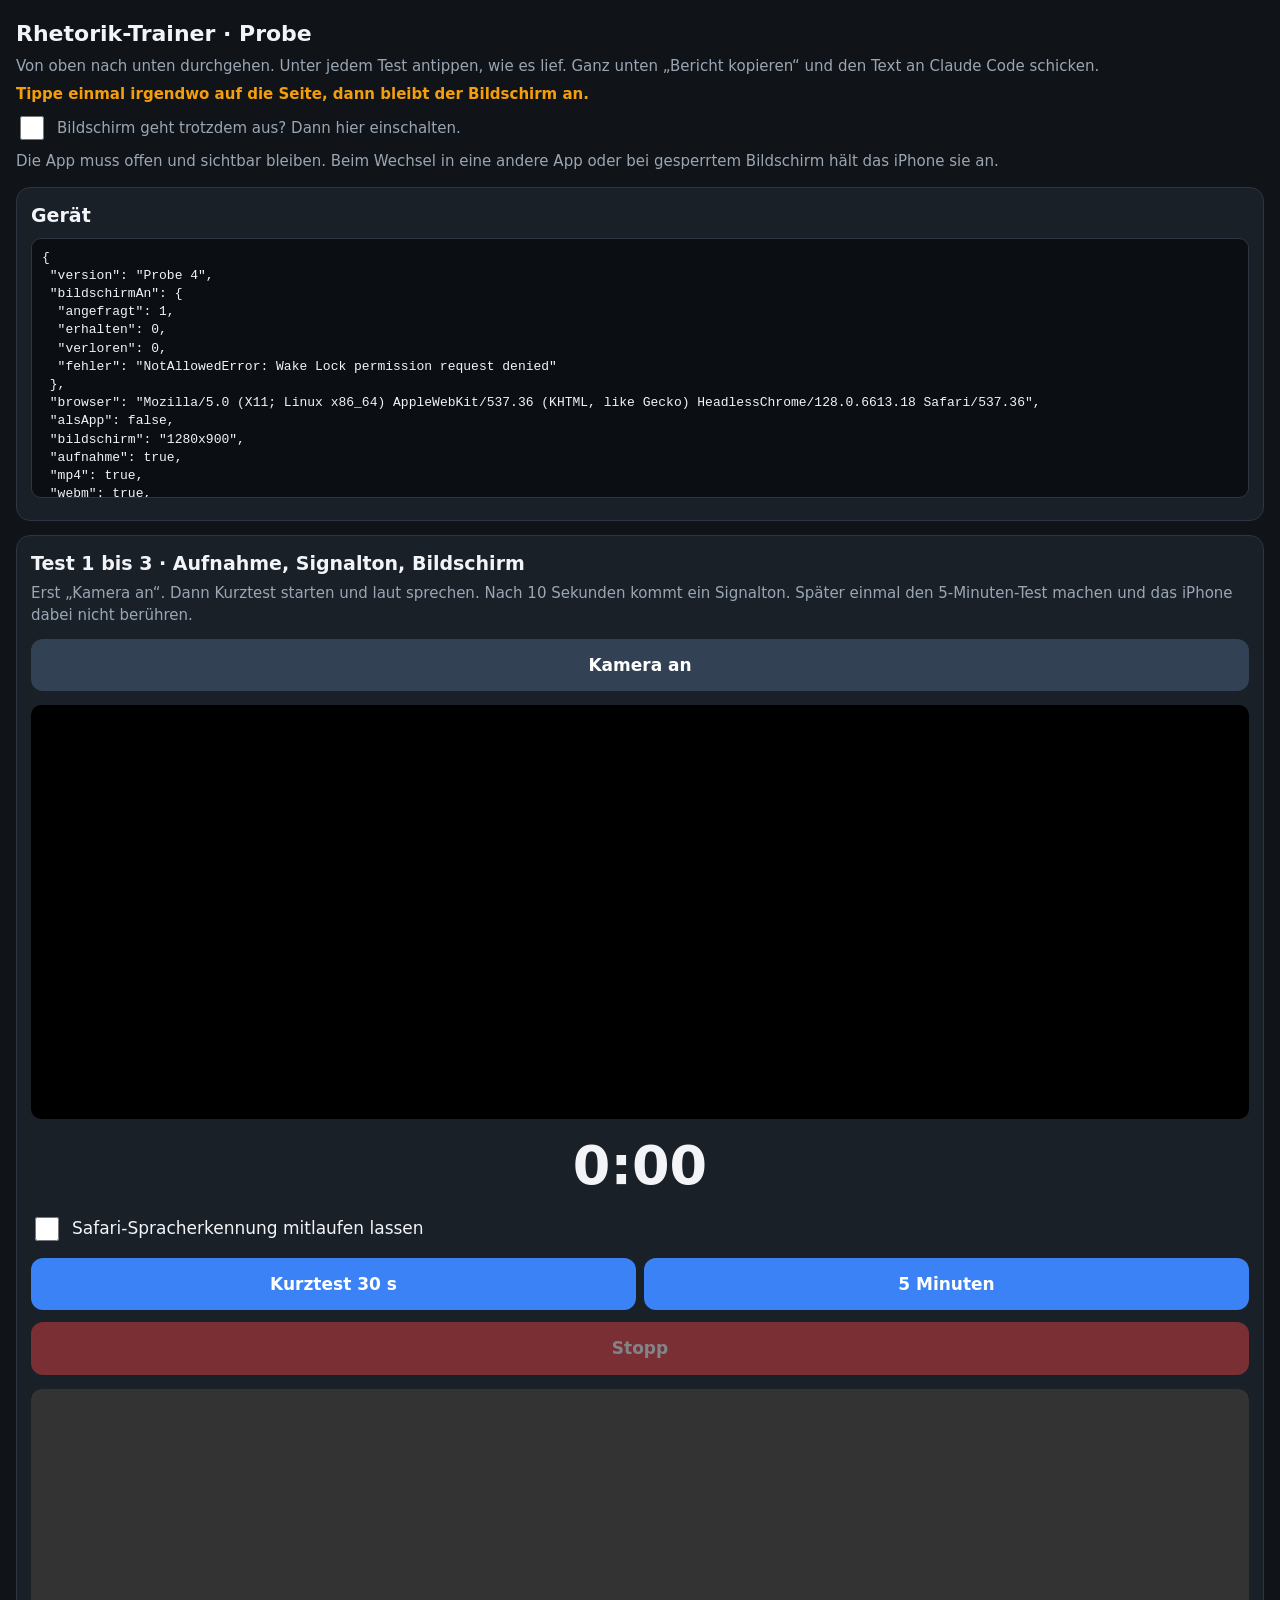
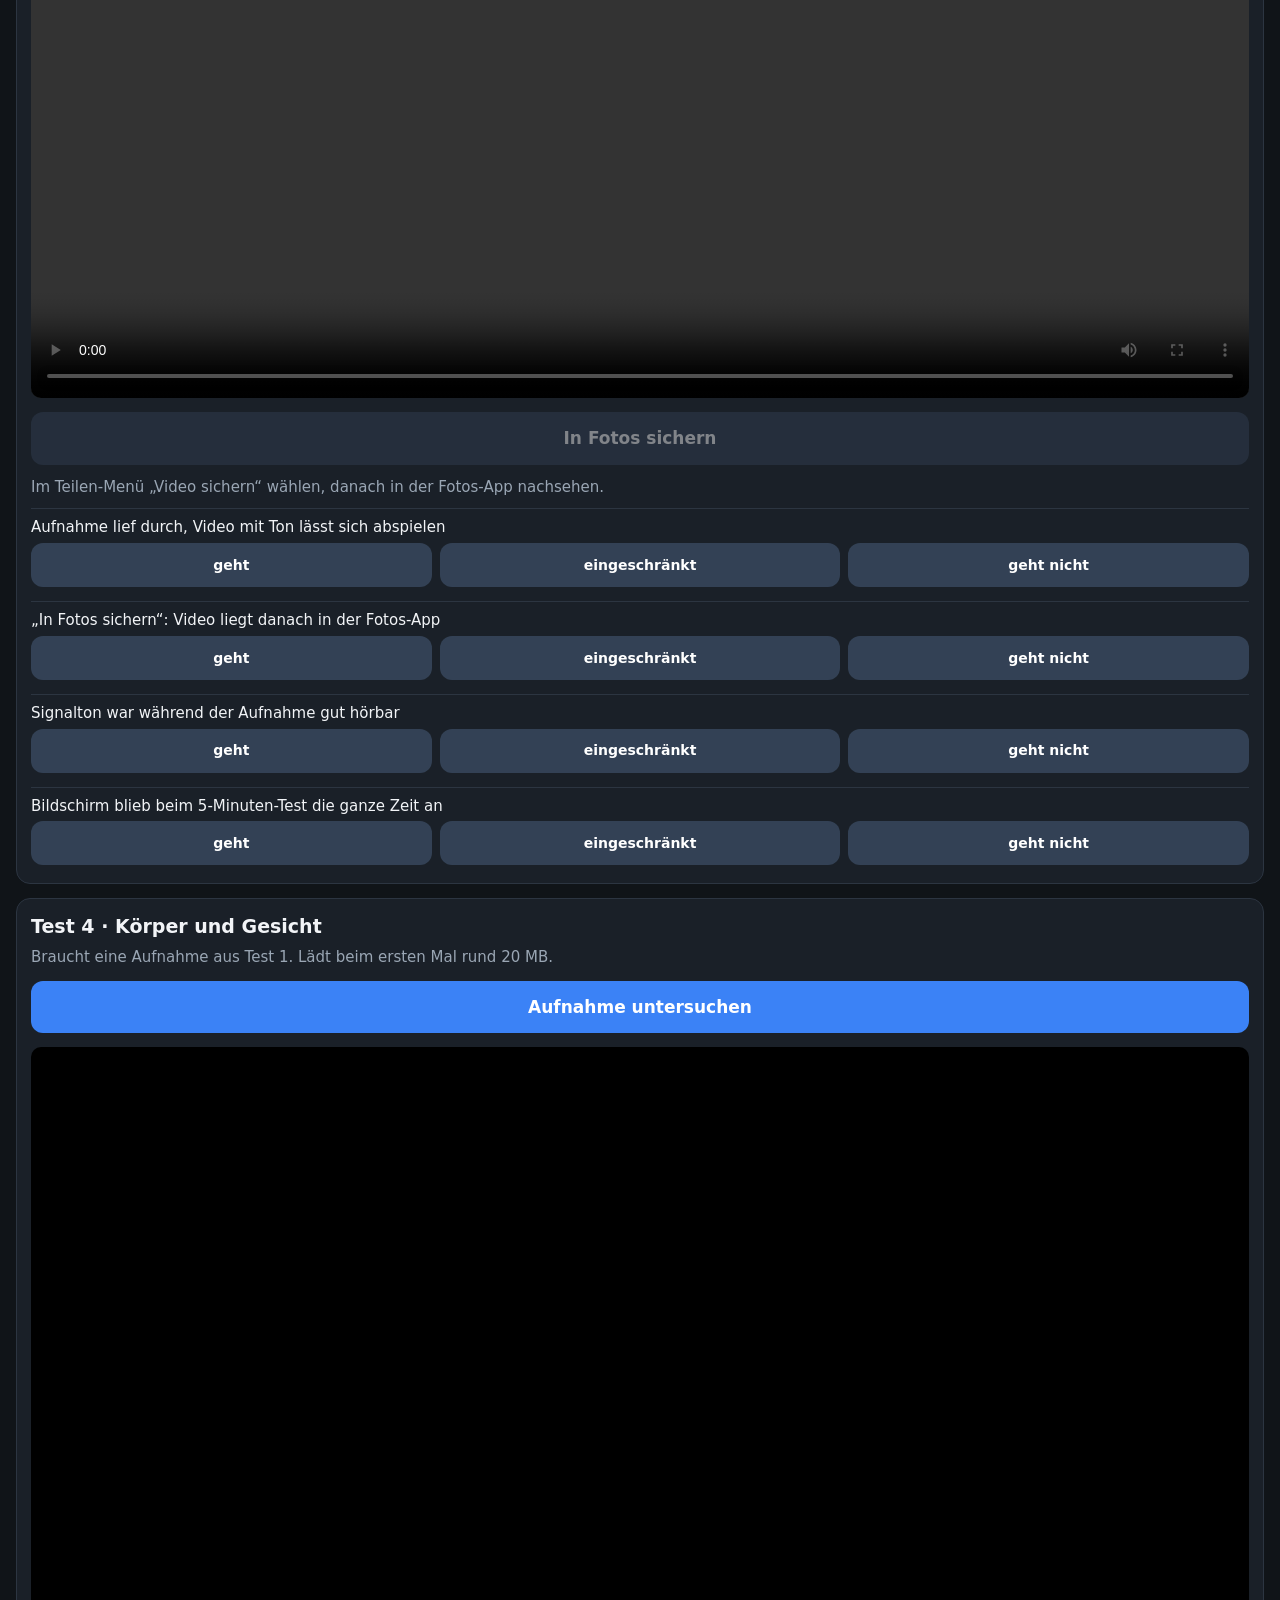
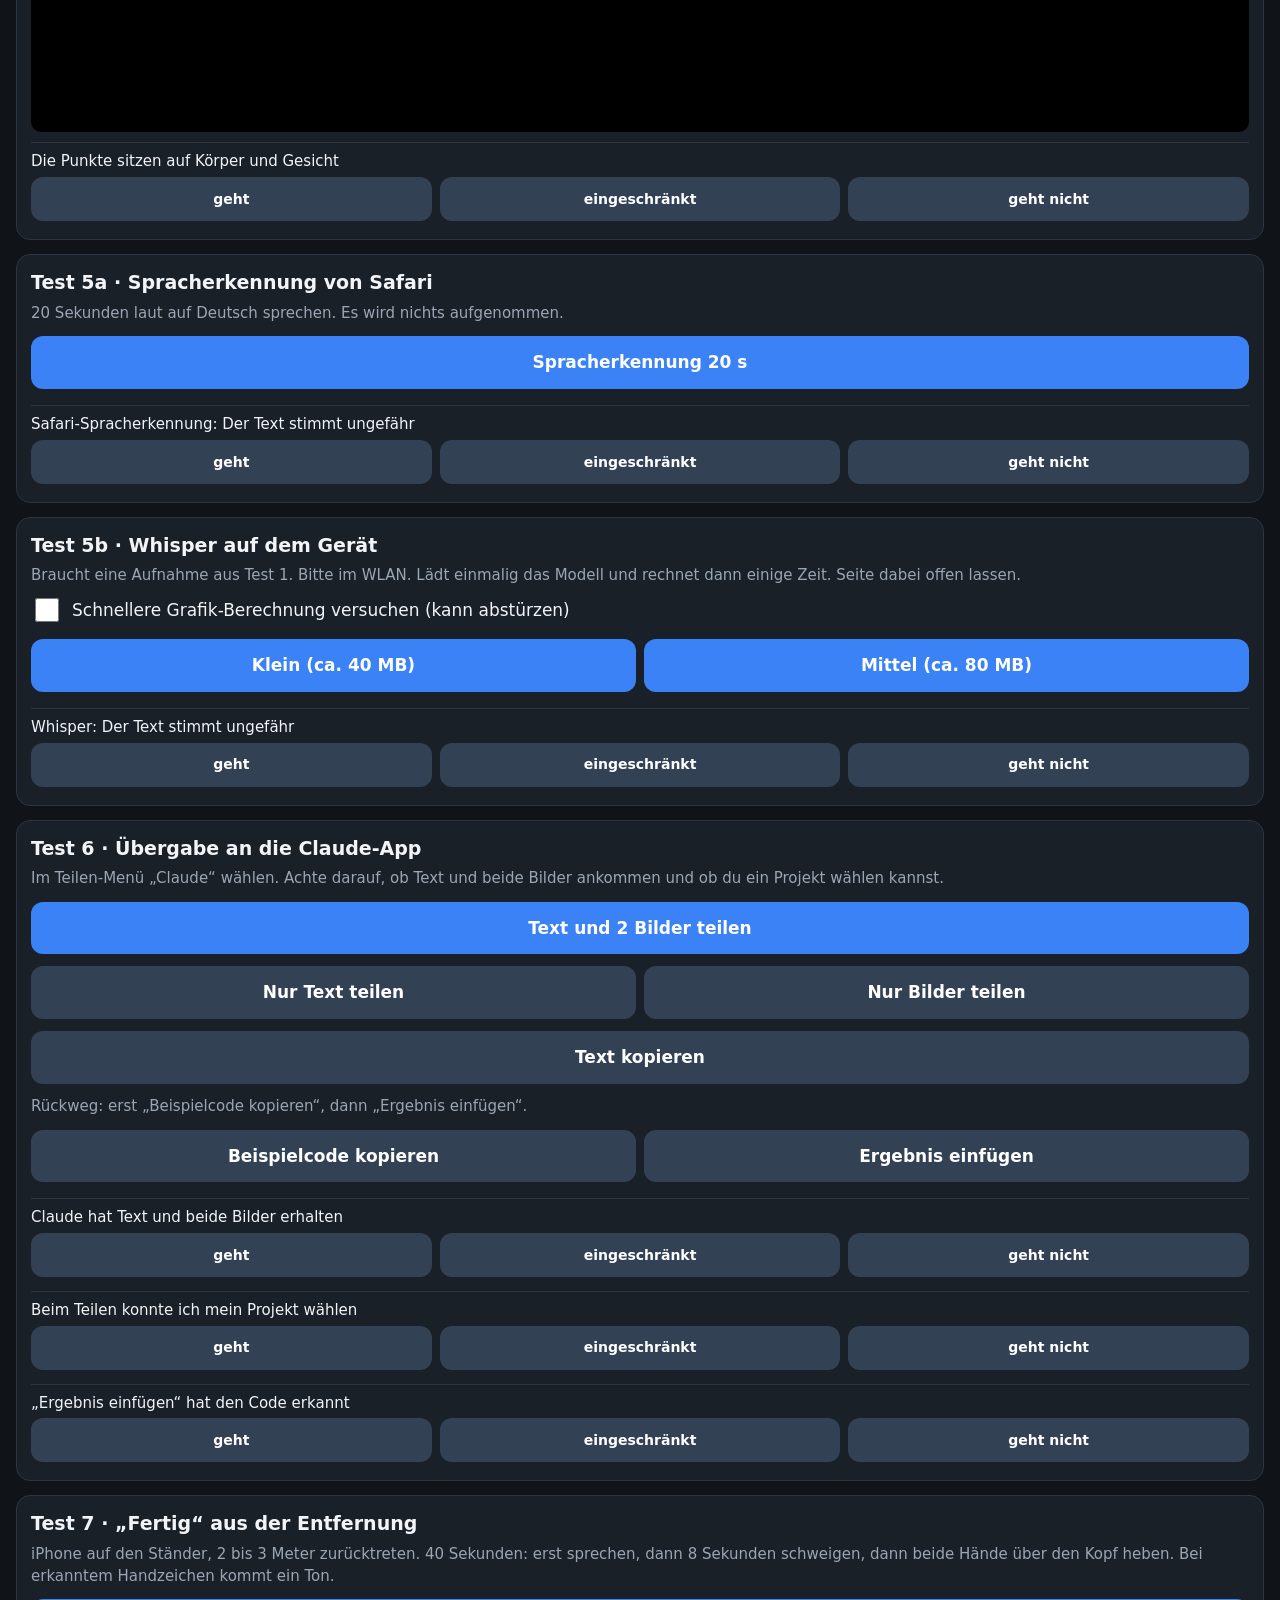
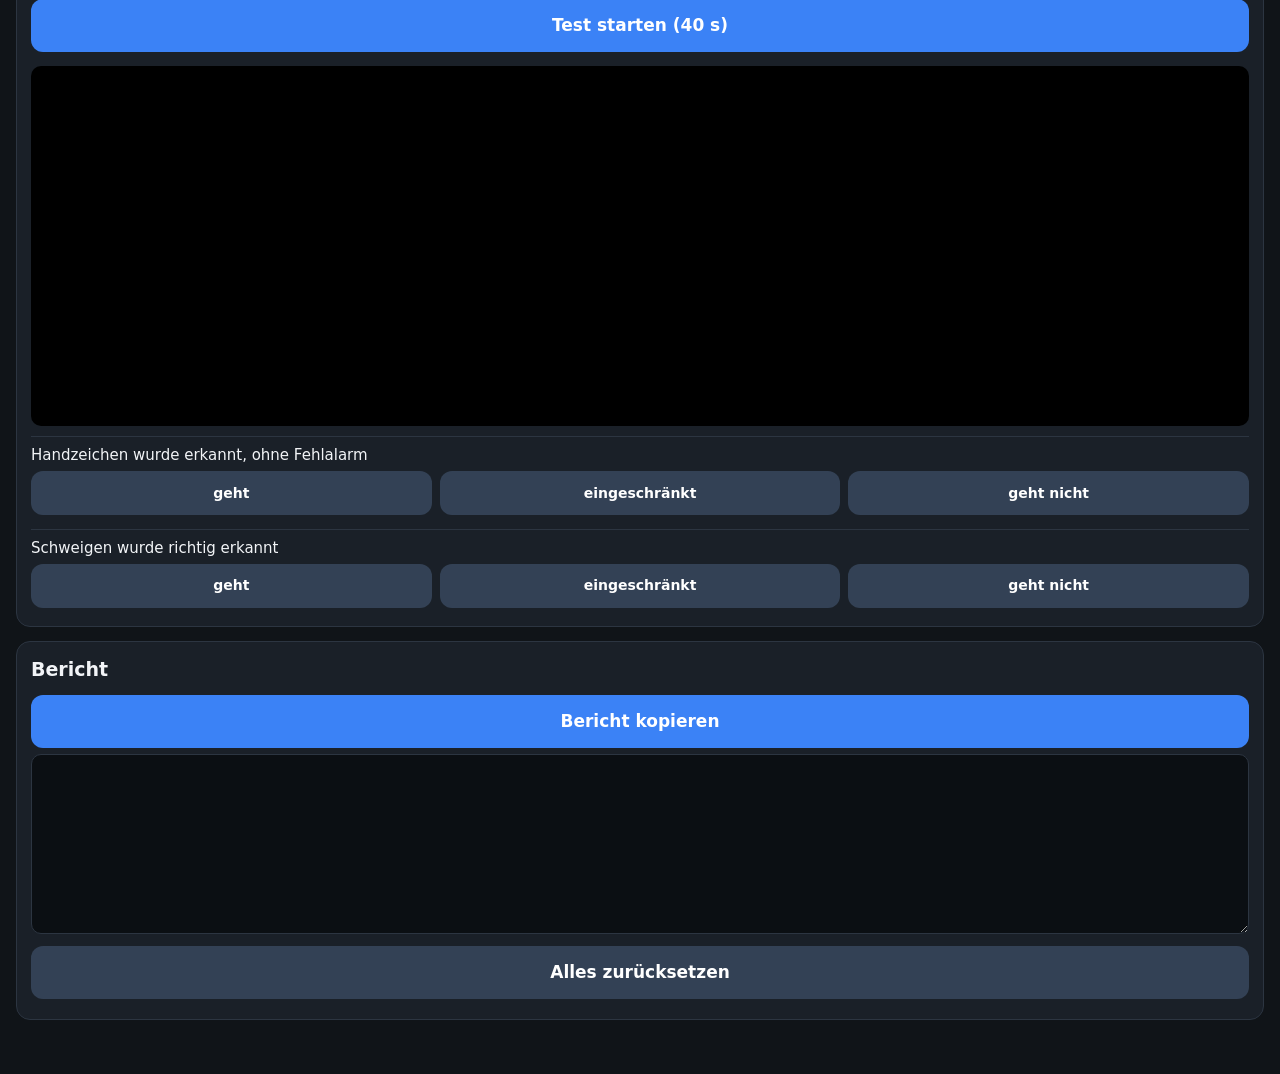
==== probe.html @ cceb0593 "Block 2: Grundgerüst, Startbildschirm, Einstellungen (Fassung 5) Co-Authored-By: Claude Fable 5.2 <n" ====
<!doctype html>
<html lang="de">
<head>
<meta charset="utf-8">
<meta name="viewport" content="width=device-width, initial-scale=1, viewport-fit=cover">
<meta name="apple-mobile-web-app-capable" content="yes">
<meta name="mobile-web-app-capable" content="yes">
<meta name="apple-mobile-web-app-title" content="Rhetorik">
<meta name="theme-color" content="#101418">
<link rel="manifest" href="manifest.json">
<title>Rhetorik-Trainer · Probe</title>
<style>
  :root { --bg:#101418; --card:#1a2028; --line:#2c3541; --tx:#f2f4f7; --mut:#9aa6b4; --acc:#3b82f6; --ok:#22c55e; --mid:#f59e0b; --bad:#ef4444; }
  * { box-sizing: border-box; }
  body { margin:0; background:var(--bg); color:var(--tx); font:17px/1.45 -apple-system, system-ui, sans-serif;
         padding: calc(12px + env(safe-area-inset-top)) 16px calc(40px + env(safe-area-inset-bottom)); }
  h1 { font-size:22px; margin:6px 0 4px; }
  h2 { font-size:19px; margin:0 0 6px; }
  p { margin:6px 0; }
  .mut { color:var(--mut); font-size:15px; }
  section { background:var(--card); border:1px solid var(--line); border-radius:14px; padding:14px; margin:14px 0; }
  button { font:inherit; font-weight:600; color:#fff; background:var(--acc); border:0; border-radius:12px;
           padding:14px 16px; min-height:52px; width:100%; margin:6px 0; }
  button.sec { background:#334155; }
  button.stop { background:var(--bad); }
  button:disabled { opacity:.45; }
  .row { display:flex; gap:8px; }
  .row button { flex:1; }
  video, canvas { width:100%; border-radius:10px; background:#000; display:block; margin:8px 0; }
  #live { transform: scaleX(-1); max-height:46vh; object-fit:cover; }
  #timer { font-size:54px; font-weight:700; text-align:center; font-variant-numeric:tabular-nums; margin:4px 0; }
  pre { white-space:pre-wrap; word-break:break-word; background:#0b0f13; border:1px solid var(--line); border-radius:10px;
        padding:10px; font:13px/1.4 ui-monospace, Menlo, monospace; margin:8px 0; max-height:260px; overflow:auto; }
  pre:empty { display:none; }
  label.chk { display:flex; gap:10px; align-items:center; margin:8px 0; }
  label.chk input { width:24px; height:24px; }
  .v { border-top:1px solid var(--line); margin-top:10px; padding-top:8px; }
  .v .q { font-size:15px; }
  .v .row button { min-height:44px; padding:8px 4px; font-size:14px; background:#334155; margin:4px 0; }
  .v button.on[data-v="geht"] { background:var(--ok); }
  .v button.on[data-v="eingeschränkt"] { background:var(--mid); }
  .v button.on[data-v="geht nicht"] { background:var(--bad); }
  #big { font-size:26px; font-weight:700; text-align:center; padding:10px; border-radius:10px; background:#0b0f13; margin:8px 0; }
  #big:empty { display:none; }
  textarea { width:100%; height:180px; background:#0b0f13; color:var(--tx); border:1px solid var(--line); border-radius:10px; font:12px ui-monospace, Menlo, monospace; padding:8px; }
</style>
</head>
<body>

<h1>Rhetorik-Trainer · Probe</h1>
<p class="mut">Von oben nach unten durchgehen. Unter jedem Test antippen, wie es lief. Ganz unten „Bericht kopieren“ und den Text an Claude Code schicken.</p>
<button id="upd" class="stop" hidden></button>
<p id="wake" class="mut" style="font-weight:600"></p>
<label class="chk mut"><input type="checkbox" id="chkWach"> Bildschirm geht trotzdem aus? Dann hier einschalten.</label>
<p class="mut">Die App muss offen und sichtbar bleiben. Beim Wechsel in eine andere App oder bei gesperrtem Bildschirm hält das iPhone sie an.</p>

<section>
  <h2>Gerät</h2>
  <pre id="outInfo"></pre>
</section>

<section>
  <h2>Test 1 bis 3 · Aufnahme, Signalton, Bildschirm</h2>
  <p class="mut">Erst „Kamera an“. Dann Kurztest starten und laut sprechen. Nach 10 Sekunden kommt ein Signalton. Später einmal den 5-Minuten-Test machen und das iPhone dabei nicht berühren.</p>
  <button id="bCam" class="sec">Kamera an</button>
  <video id="live" playsinline muted autoplay></video>
  <div id="timer">0:00</div>
  <label class="chk"><input type="checkbox" id="chkSpeech"> Safari-Spracherkennung mitlaufen lassen</label>
  <div class="row">
    <button id="bRec30">Kurztest 30 s</button>
    <button id="bRec300">5 Minuten</button>
  </div>
  <button id="bStop" class="stop" disabled>Stopp</button>
  <pre id="out1"></pre>
  <video id="play" playsinline controls></video>
  <button id="bSave" class="sec" disabled>In Fotos sichern</button>
  <p class="mut">Im Teilen-Menü „Video sichern“ wählen, danach in der Fotos-App nachsehen.</p>
  <div class="v" data-k="t1" data-q="Aufnahme lief durch, Video mit Ton lässt sich abspielen"></div>
  <div class="v" data-k="t1b" data-q="„In Fotos sichern“: Video liegt danach in der Fotos-App"></div>
  <div class="v" data-k="t2" data-q="Signalton war während der Aufnahme gut hörbar"></div>
  <div class="v" data-k="t3" data-q="Bildschirm blieb beim 5-Minuten-Test die ganze Zeit an"></div>
</section>

<section>
  <h2>Test 4 · Körper und Gesicht</h2>
  <p class="mut">Braucht eine Aufnahme aus Test 1. Lädt beim ersten Mal rund 20 MB.</p>
  <button id="bMP">Aufnahme untersuchen</button>
  <canvas id="cv" width="480" height="270"></canvas>
  <pre id="out4"></pre>
  <div class="v" data-k="t4" data-q="Die Punkte sitzen auf Körper und Gesicht"></div>
</section>

<section>
  <h2>Test 5a · Spracherkennung von Safari</h2>
  <p class="mut">20 Sekunden laut auf Deutsch sprechen. Es wird nichts aufgenommen.</p>
  <button id="bSR">Spracherkennung 20 s</button>
  <pre id="out5a"></pre>
  <div class="v" data-k="t5a" data-q="Safari-Spracherkennung: Der Text stimmt ungefähr"></div>
</section>

<section>
  <h2>Test 5b · Whisper auf dem Gerät</h2>
  <p class="mut">Braucht eine Aufnahme aus Test 1. Bitte im WLAN. Lädt einmalig das Modell und rechnet dann einige Zeit. Seite dabei offen lassen.</p>
  <label class="chk"><input type="checkbox" id="chkGpu"> Schnellere Grafik-Berechnung versuchen (kann abstürzen)</label>
  <div class="row">
    <button id="bW1">Klein (ca. 40 MB)</button>
    <button id="bW2">Mittel (ca. 80 MB)</button>
  </div>
  <pre id="out5b"></pre>
  <div class="v" data-k="t5b" data-q="Whisper: Der Text stimmt ungefähr"></div>
</section>

<section>
  <h2>Test 6 · Übergabe an die Claude-App</h2>
  <p class="mut">Im Teilen-Menü „Claude“ wählen. Achte darauf, ob Text und beide Bilder ankommen und ob du ein Projekt wählen kannst.</p>
  <button id="bSh1">Text und 2 Bilder teilen</button>
  <div class="row">
    <button id="bSh2" class="sec">Nur Text teilen</button>
    <button id="bSh3" class="sec">Nur Bilder teilen</button>
  </div>
  <button id="bCopy" class="sec">Text kopieren</button>
  <p class="mut">Rückweg: erst „Beispielcode kopieren“, dann „Ergebnis einfügen“.</p>
  <div class="row">
    <button id="bCode" class="sec">Beispielcode kopieren</button>
    <button id="bPaste" class="sec">Ergebnis einfügen</button>
  </div>
  <pre id="out6"></pre>
  <div class="v" data-k="t6a" data-q="Claude hat Text und beide Bilder erhalten"></div>
  <div class="v" data-k="t6b" data-q="Beim Teilen konnte ich mein Projekt wählen"></div>
  <div class="v" data-k="t6c" data-q="„Ergebnis einfügen“ hat den Code erkannt"></div>
</section>

<section>
  <h2>Test 7 · „Fertig“ aus der Entfernung</h2>
  <p class="mut">iPhone auf den Ständer, 2 bis 3 Meter zurücktreten. 40 Sekunden: erst sprechen, dann 8 Sekunden schweigen, dann beide Hände über den Kopf heben. Bei erkanntem Handzeichen kommt ein Ton.</p>
  <button id="bLive">Test starten (40 s)</button>
  <div id="big"></div>
  <canvas id="cv7" width="360" height="640" style="max-height:40vh;object-fit:contain"></canvas>
  <pre id="out7"></pre>
  <div class="v" data-k="t7a" data-q="Handzeichen wurde erkannt, ohne Fehlalarm"></div>
  <div class="v" data-k="t7b" data-q="Schweigen wurde richtig erkannt"></div>
</section>

<section>
  <h2>Bericht</h2>
  <button id="bRep">Bericht kopieren</button>
  <textarea id="rep" readonly></textarea>
  <button id="bReset" class="sec">Alles zurücksetzen</button>
</section>

<script type="module">
const $ = (id) => document.getElementById(id);
const MP = 'https://cdn.jsdelivr.net/npm/@mediapipe/tasks-vision@0.10.32';
const POSE = 'https://storage.googleapis.com/mediapipe-models/pose_landmarker/pose_landmarker_lite/float16/latest/pose_landmarker_lite.task';
const FACE = 'https://storage.googleapis.com/mediapipe-models/face_landmarker/face_landmarker/float16/latest/face_landmarker.task';
const VERSION = 'Probe 4';
// Prüft beim Öffnen, ob online eine neuere Fassung liegt, und bietet dann einen Knopf an.
fetch('index.html?t=' + Date.now(), { cache: 'no-store' }).then((r) => r.text()).then((t) => {
  const m = t.match(/const VERSION = '([^']+)'/);
  if (m && m[1] !== VERSION) { $('upd').textContent = 'Neue Fassung laden (' + m[1] + ')'; $('upd').hidden = false; }
}).catch(() => {});
$('upd').onclick = () => location.replace('./?v=' + Date.now());

// ---------- Ergebnisse merken (überlebt Neuladen und Abstürze) ----------
let R = {};
try { R = JSON.parse(localStorage.getItem('rt0') || '{}'); } catch (e) {}
function set(k, v) { R[k] = v; try { localStorage.setItem('rt0', JSON.stringify(R)); } catch (e) {} }
const fmt = (s) => { s = Math.max(0, Math.round(s)); return Math.floor(s / 60) + ':' + String(s % 60).padStart(2, '0'); };
const show = (id, obj) => { $(id).textContent = typeof obj === 'string' ? obj : JSON.stringify(obj, null, 1); };
const add = (id, line) => { $(id).textContent += line + '\n'; };
const errText = (e) => (e && e.name ? e.name + ': ' : '') + ((e && e.message) || String(e));

// ---------- Bewertungsknöpfe ----------
document.querySelectorAll('.v').forEach((el) => {
  const k = el.dataset.k;
  el.innerHTML = '<div class="q"></div><div class="row"></div>';
  el.querySelector('.q').textContent = el.dataset.q;
  ['geht', 'eingeschränkt', 'geht nicht'].forEach((v) => {
    const b = document.createElement('button');
    b.textContent = v; b.dataset.v = v;
    if (R[k] === v) b.classList.add('on');
    b.onclick = () => { set(k, v); el.querySelectorAll('button').forEach((x) => x.classList.toggle('on', x === b)); };
    el.querySelector('.row').appendChild(b);
  });
});

// ---------- Gerät ----------
const info = { version: VERSION, bildschirmAn: null };
async function deviceInfo() {
  const MR = typeof MediaRecorder !== 'undefined';
  Object.assign(info, {
    browser: navigator.userAgent,
    alsApp: navigator.standalone === true || matchMedia('(display-mode: standalone)').matches,
    bildschirm: screen.width + 'x' + screen.height,
    aufnahme: MR,
    mp4: MR && MediaRecorder.isTypeSupported('video/mp4'),
    webm: MR && MediaRecorder.isTypeSupported('video/webm'),
    wakeLock: 'wakeLock' in navigator,
    teilen: !!navigator.share,
    teilenDateien: !!navigator.canShare,
    spracherkennung: !!(window.SpeechRecognition || window.webkitSpeechRecognition),
    webgpu: !!navigator.gpu,
    einfuegen: !!(navigator.clipboard && navigator.clipboard.readText),
  });
  try {
    if (navigator.storage && navigator.storage.estimate) {
      const e = await navigator.storage.estimate();
      info.speicherFreiMB = Math.round((e.quota - e.usage) / 1e6);
      info.speicherBelegtMB = Math.round(e.usage / 1e6);
    }
    if (navigator.storage && navigator.storage.persist) info.speicherDauerhaft = await navigator.storage.persist();
  } catch (e) { info.speicherFehler = errText(e); }
  show('outInfo', info);
}
deviceInfo();

// ---------- Speicher für die Aufnahme ----------
function idb() {
  return new Promise((res, rej) => {
    const r = indexedDB.open('rt0', 1);
    r.onupgradeneeded = () => r.result.createObjectStore('rec');
    r.onsuccess = () => res(r.result);
    r.onerror = () => rej(r.error);
  });
}
async function idbPut(blob) {
  const db = await idb();
  await new Promise((res, rej) => {
    const tx = db.transaction('rec', 'readwrite');
    tx.objectStore('rec').put(blob, 'last');
    tx.oncomplete = res; tx.onerror = () => rej(tx.error); tx.onabort = () => rej(tx.error);
  });
}
async function idbGet() {
  const db = await idb();
  return new Promise((res, rej) => {
    const q = db.transaction('rec').objectStore('rec').get('last');
    q.onsuccess = () => res(q.result); q.onerror = () => rej(q.error);
  });
}

// ---------- Ton ----------
let audioCtx;
function ensureAudio() {
  if (!audioCtx) audioCtx = new (window.AudioContext || window.webkitAudioContext)();
  if (audioCtx.state !== 'running') audioCtx.resume();
}
function beep() {
  try {
    [0, 0.35].forEach((d) => {
      const o = audioCtx.createOscillator(), g = audioCtx.createGain();
      o.frequency.value = 880; g.gain.value = 0.6;
      o.connect(g); g.connect(audioCtx.destination);
      o.start(audioCtx.currentTime + d); o.stop(audioCtx.currentTime + d + 0.25);
    });
    return true;
  } catch (e) { return false; }
}

// ---------- Kamera ----------
let stream;
async function ensureCam() {
  if (stream && stream.active) return stream;
  stream = await navigator.mediaDevices.getUserMedia({
    audio: true,
    video: { facingMode: 'user', width: { ideal: 1280 }, height: { ideal: 720 }, frameRate: { ideal: 30 } },
  });
  $('live').srcObject = stream;
  try { await $('live').play(); } catch (e) {}
  return stream;
}
$('bCam').onclick = async () => {
  try { ensureAudio(); await ensureCam(); const s = stream.getVideoTracks()[0].getSettings(); add('out1', 'Kamera läuft: ' + s.width + 'x' + s.height); }
  catch (e) { add('out1', 'Kamera/Mikrofon geht nicht: ' + errText(e)); set('a1', { fehler: errText(e) }); }
};

// ---------- Bildschirm an ----------
let wlObj; const wl = { angefragt: 0, erhalten: 0, verloren: 0, fehler: '' };
info.bildschirmAn = wl;
async function wakeOn() {
  if (!('wakeLock' in navigator)) { wl.fehler = 'nicht vorhanden'; return; }
  try {
    wl.angefragt++;
    wlObj = await navigator.wakeLock.request('screen');
    wl.erhalten++; wl.fehler = '';
    wlObj.addEventListener('release', () => { wl.verloren++; });
  } catch (e) { wl.fehler = errText(e); }
}
// Ersatzweg: ein winziges stummes Video in Dauerschleife hält den Bildschirm ebenfalls an.
let wachVid;
const iosAlt = (() => { const m = navigator.userAgent.match(/OS (\d+)_(\d+)/); return m ? (+m[1] < 18 || (+m[1] === 18 && +m[2] < 4)) : false; })();
const nativOk = () => !!(wlObj && !wlObj.released);
const videoOk = () => !!(wachVid && !wachVid.paused);
const wachNoetig = () => $('chkWach').checked || iosAlt || !nativOk();
function videoAwake() {
  if (!wachVid) {
    wachVid = document.createElement('video');
    wachVid.setAttribute('playsinline', ''); wachVid.setAttribute('title', 'Bildschirm an');
    wachVid.preload = 'auto'; wachVid.src = 'wach.mp4';
    wachVid.style.cssText = 'position:fixed;left:0;bottom:0;width:2px;height:2px;opacity:.01;pointer-events:none;margin:0';
    wachVid.addEventListener('loadedmetadata', () => {
      if (wachVid.duration <= 1) wachVid.loop = true;
      else wachVid.addEventListener('timeupdate', () => { if (wachVid.currentTime > 0.5) wachVid.currentTime = Math.random(); });
    });
    document.body.appendChild(wachVid);
  }
  if (wachVid.paused) {
    const pr = wachVid.play();
    if (pr) pr.then(() => { wl.ersatzweg = 'läuft'; wakeStatus(); }).catch((e) => { wl.ersatzweg = errText(e); wakeStatus(); });
  }
}
function wakeStatus() {
  const n = nativOk(), v = videoOk(), el = $('wake');
  if (n || v) { el.textContent = 'Bildschirm bleibt an ✓' + (v ? (n ? ' (doppelt gesichert)' : ' (Ersatzweg)') : ''); el.style.color = 'var(--ok)'; }
  else { el.textContent = 'Tippe einmal irgendwo auf die Seite, dann bleibt der Bildschirm an.'; el.style.color = 'var(--mid)'; }
}
// Der Bildschirm bleibt an, solange die Seite sichtbar ist (nicht nur während der Aufnahme).
async function keepAwake(ev) {
  if (document.visibilityState !== 'visible') return;
  const tap = ev && ev.type === 'pointerdown';
  // Das Video muss direkt im Antippen starten, deshalb vor jedem Warten.
  if (wachNoetig() && (tap || wachVid)) videoAwake();
  if (!nativOk()) await wakeOn();
  if (!wachNoetig() && videoOk()) wachVid.pause();
  wakeStatus();
}
try { $('chkWach').checked = localStorage.getItem('rt0wach') === '1'; } catch (e) {}
$('chkWach').onchange = () => {
  try { localStorage.setItem('rt0wach', $('chkWach').checked ? '1' : '0'); } catch (e) {}
  if ($('chkWach').checked) videoAwake(); else if (!wachNoetig() && videoOk()) wachVid.pause();
  wakeStatus();
};
document.addEventListener('visibilitychange', keepAwake);
document.addEventListener('pointerdown', keepAwake);
setInterval(keepAwake, 15000);
keepAwake();

// ---------- Spracherkennung von Safari ----------
function startSpeech(onUpdate) {
  const SR = window.SpeechRecognition || window.webkitSpeechRecognition;
  const s = { saetze: [], fehler: [], neustarts: 0, want: true, interim: '' };
  s.stop = () => { s.want = false; try { s.sr && s.sr.stop(); } catch (e) {} };
  if (!SR) { s.fehler.push('nicht vorhanden'); return s; }
  const t0 = performance.now();
  const mk = () => {
    const sr = new SR();
    sr.lang = 'de-DE'; sr.continuous = true; sr.interimResults = true;
    sr.onresult = (e) => {
      let it = '';
      for (let i = e.resultIndex; i < e.results.length; i++) {
        const r = e.results[i];
        if (r.isFinal) s.saetze.push('[' + fmt((performance.now() - t0) / 1000) + '] ' + r[0].transcript.trim());
        else it += r[0].transcript;
      }
      s.interim = it; onUpdate && onUpdate(s);
    };
    sr.onerror = (e) => { s.fehler.push(e.error); if (e.error === 'not-allowed' || e.error === 'service-not-allowed') s.want = false; };
    sr.onend = () => { if (s.want && s.neustarts < 20) { s.neustarts++; try { mk(); } catch (e) { s.fehler.push(errText(e)); } } };
    sr.start(); s.sr = sr;
  };
  try { mk(); } catch (e) { s.fehler.push(errText(e)); }
  return s;
}
const speechResult = (s) => ({ saetze: s.saetze, letzterEntwurf: s.interim, fehler: s.fehler, neustarts: s.neustarts });

$('bSR').onclick = () => {
  $('bSR').disabled = true; show('out5a', 'Bitte sprechen …');
  const s = startSpeech((x) => show('out5a', x.saetze.join('\n') + '\n… ' + x.interim));
  setTimeout(() => {
    s.stop();
    setTimeout(() => { const r = speechResult(s); set('a5a', r); show('out5a', r); $('bSR').disabled = false; }, 1500);
  }, 20000);
};

// ---------- Aufnahme ----------
let rec, chunks = [], recBlob, recFile, recDur = 0, recT0 = 0, tick, liveSpeech, leer = 0, beeps = 0, recSoll = 0;
const pickMime = () => ['video/mp4', 'video/webm;codecs=vp8,opus', 'video/webm'].find((m) => MediaRecorder.isTypeSupported(m)) || '';

function useBlob(blob, dur) {
  recBlob = blob; recDur = dur;
  const type = (blob.type || 'video/mp4').split(';')[0];
  recFile = new File([blob], 'rhetorik-test.' + (type.includes('webm') ? 'webm' : 'mp4'), { type });
  $('play').src = URL.createObjectURL(blob);
  $('bSave').disabled = false;
}

async function startRec(sec) {
  show('out1', '');
  try { ensureAudio(); await ensureCam(); }
  catch (e) { add('out1', 'Kamera/Mikrofon geht nicht: ' + errText(e)); set('a1', { fehler: errText(e) }); return; }
  await keepAwake();
  chunks = []; leer = 0; beeps = 0; recSoll = sec;
  const mime = pickMime();
  try {
    rec = new MediaRecorder(stream, mime ? { mimeType: mime, videoBitsPerSecond: 2500000 } : {});
  } catch (e) { add('out1', 'Aufnahme geht nicht: ' + errText(e)); set('a1', { fehler: errText(e) }); return; }
  rec.ondataavailable = (ev) => { if (ev.data && ev.data.size > 0) chunks.push(ev.data); else leer++; };
  rec.onerror = (ev) => add('out1', 'Fehler bei der Aufnahme: ' + errText(ev.error));
  rec.onstop = finishRec;
  rec.start(5000);
  recT0 = performance.now();
  liveSpeech = $('chkSpeech').checked ? startSpeech() : null;
  $('bStop').disabled = false; $('bRec30').disabled = $('bRec300').disabled = true;
  const done = {};
  tick = setInterval(() => {
    const el = (performance.now() - recT0) / 1000;
    $('timer').textContent = fmt(sec - el);
    if (el >= 10 && !done.a) { done.a = 1; if (beep()) beeps++; }
    if (sec > 60 && el >= sec - 30 && !done.b) { done.b = 1; if (beep()) beeps++; }
    if (el >= sec) stopRec();
  }, 200);
}
function stopRec() {
  clearInterval(tick);
  if (liveSpeech) liveSpeech.stop();
  if (rec && rec.state !== 'inactive') rec.stop();
  $('bStop').disabled = true; $('bRec30').disabled = $('bRec300').disabled = false;
}
async function finishRec() {
  const dur = (performance.now() - recT0) / 1000;
  const blob = new Blob(chunks, { type: rec.mimeType || 'video/mp4' });
  useBlob(blob, dur);
  const a = {
    soll: recSoll, dauerSek: Math.round(dur), format: blob.type, MB: +(blob.size / 1e6).toFixed(1),
    MBproMinute: +(blob.size / 1e6 / (dur / 60)).toFixed(1), teile: chunks.length, leereTeile: leer,
    signaltoeneGespielt: beeps, tonAusgabe: audioCtx && audioCtx.state, bildschirmAn: { ...wl },
  };
  try {
    await idbPut(blob);
    const back = await idbGet();
    a.gespeichertMB = back ? +(back.size / 1e6).toFixed(1) : 0;
    localStorage.setItem('rt0dur', String(dur));
  } catch (e) { a.speicherFehler = errText(e); }
  if (liveSpeech) {
    await new Promise((r) => setTimeout(r, 1500));
    a.spracherkennungParallel = speechResult(liveSpeech);
  }
  set(recSoll > 60 ? 'a1lang' : 'a1kurz', a);
  show('out1', a);
}
$('bRec30').onclick = () => startRec(30);
$('bRec300').onclick = () => startRec(300);
$('bStop').onclick = stopRec;

$('bSave').onclick = () => {
  if (!recFile) return;
  const data = { files: [recFile] };
  if (!navigator.canShare || !navigator.canShare(data)) { add('out1', 'Teilen von Videos wird nicht angeboten.'); set('a1teilen', 'canShare=false'); return; }
  navigator.share(data).then(() => { set('a1teilen', 'geteilt'); add('out1', 'Teilen-Menü: fertig'); })
    .catch((e) => { set('a1teilen', errText(e)); add('out1', 'Teilen-Menü: ' + errText(e)); });
};

// Aufnahme von vorhin wiederherstellen
idbGet().then((b) => { if (b && !recBlob) { useBlob(b, parseFloat(localStorage.getItem('rt0dur') || '0')); add('out1', 'Letzte Aufnahme ist noch da (' + (b.size / 1e6).toFixed(1) + ' MB).'); } }).catch(() => {});

// ---------- Körper und Gesicht ----------
let mp;
async function loadMP(delegate) {
  if (mp && (!delegate || mp.delegate === delegate)) return mp;
  const m = await import(MP + '/vision_bundle.mjs');
  const fs = await m.FilesetResolver.forVisionTasks(MP + '/wasm');
  const make = async (d) => ({
    delegate: d,
    pose: await m.PoseLandmarker.createFromOptions(fs, { baseOptions: { modelAssetPath: POSE, delegate: d }, runningMode: 'IMAGE', numPoses: 1 }),
    face: await m.FaceLandmarker.createFromOptions(fs, { baseOptions: { modelAssetPath: FACE, delegate: d }, runningMode: 'IMAGE', numFaces: 1, outputFaceBlendshapes: true }),
  });
  if (delegate) { mp = await make(delegate); return mp; }
  try { mp = await make('GPU'); } catch (e) { mp = await make('CPU'); }
  return mp;
}
function drawPoints(ctx, w, h, p, f) {
  if (p && p.landmarks && p.landmarks[0]) { ctx.fillStyle = '#22c55e'; p.landmarks[0].forEach((l) => { ctx.beginPath(); ctx.arc(l.x * w, l.y * h, 4, 0, 7); ctx.fill(); }); }
  if (f && f.faceLandmarks && f.faceLandmarks[0]) { ctx.fillStyle = '#facc15'; f.faceLandmarks[0].forEach((l, i) => { if (i % 6 === 0) ctx.fillRect(l.x * w - 1, l.y * h - 1, 2, 2); }); }
}
function seekTo(v, t) {
  return new Promise((res) => {
    let done = false;
    const fin = (ok) => { if (done) return; done = true; v.removeEventListener('seeked', on); res(ok); };
    const on = () => fin(true);
    v.addEventListener('seeked', on);
    setTimeout(() => fin(false), 3000);
    try { v.currentTime = t; } catch (e) { fin(false); }
  });
}
async function analyseOnce(delegate) {
  const v = $('play'), cv = $('cv'), ctx = cv.getContext('2d');
  v.pause(); v.muted = true;
  if (!v.videoWidth) await new Promise((r) => { v.addEventListener('loadeddata', r, { once: true }); setTimeout(r, 4000); v.load(); });
  const m = await loadMP(delegate);
  const dur = isFinite(v.duration) && v.duration > 0 ? v.duration : recDur;
  const w = 480, h = Math.round(480 * (v.videoHeight || 9) / (v.videoWidth || 16));
  cv.width = w; cv.height = h;
  const a = { berechnung: m.delegate, videoDauerGemeldet: isFinite(v.duration) ? Math.round(v.duration) : String(v.duration), videoGroesse: v.videoWidth + 'x' + v.videoHeight,
              methode: 'springen', bilder: 0, mitKoerper: 0, mitGesicht: 0, sprungFehler: 0, msProBild: 0 };
  let ms = 0, mund = [];
  const one = () => {
    ctx.drawImage(v, 0, 0, w, h);
    const t = performance.now();
    const p = m.pose.detect(cv), f = m.face.detect(cv);
    ms += performance.now() - t; a.bilder++;
    if (p.landmarks && p.landmarks.length) a.mitKoerper++;
    if (f.faceLandmarks && f.faceLandmarks.length) a.mitGesicht++;
    const bs = f.faceBlendshapes && f.faceBlendshapes[0] && f.faceBlendshapes[0].categories.find((c) => c.categoryName === 'jawOpen');
    if (bs) mund.push(+bs.score.toFixed(2));
    drawPoints(ctx, w, h, p, f);
  };
  const N = Math.max(4, Math.min(40, Math.floor(dur / 0.5)));
  for (let i = 0; i < N; i++) {
    const ok = await seekTo(v, ((i + 0.5) * dur) / N);
    if (!ok) { a.sprungFehler++; if (a.sprungFehler >= 3 && a.bilder === 0) break; continue; }
    one();
    show('out4', 'Bild ' + (i + 1) + ' von ' + N);
    await new Promise((r) => setTimeout(r, 0));
  }
  if (a.bilder === 0) {
    a.methode = 'abspielen';
    try { v.currentTime = 0; } catch (e) {}
    try { await v.play(); } catch (e) { a.abspielFehler = errText(e); }
    for (let i = 0; i < 40 && !v.ended; i++) {
      await new Promise((r) => setTimeout(r, 300));
      if (v.readyState >= 2) one();
    }
    v.pause();
  }
  a.msProBild = a.bilder ? Math.round(ms / a.bilder) : 0;
  a.mundOffenWerte = mund.slice(0, 12);
  return a;
}
$('bMP').onclick = async () => {
  if (!recBlob) { show('out4', 'Bitte zuerst Test 1 machen.'); return; }
  $('bMP').disabled = true; show('out4', 'Lade Erkennung …');
  try {
    let a = await analyseOnce();
    if (a.berechnung === 'GPU' && a.mitKoerper === 0 && a.mitGesicht === 0) {
      const erst = a; show('out4', 'Zweiter Versuch mit anderer Berechnung …');
      a = await analyseOnce('CPU'); a.ersterVersuchGPU = { bilder: erst.bilder, mitKoerper: 0, mitGesicht: 0 };
    }
    set('a4', a); show('out4', a);
  } catch (e) { set('a4', { fehler: errText(e) }); show('out4', 'Fehler: ' + errText(e)); }
  $('bMP').disabled = false;
};

// ---------- Whisper ----------
async function audio16k() {
  const ac = new (window.AudioContext || window.webkitAudioContext)();
  const dec = await ac.decodeAudioData(await recBlob.arrayBuffer());
  try { ac.close(); } catch (e) {}
  const n = dec.length, ch = dec.numberOfChannels, mono = new Float32Array(n);
  for (let c = 0; c < ch; c++) { const d = dec.getChannelData(c); for (let i = 0; i < n; i++) mono[i] += d[i] / ch; }
  const ratio = dec.sampleRate / 16000, outN = Math.floor(n / ratio), out = new Float32Array(outN);
  for (let i = 0; i < outN; i++) {
    const s = Math.floor(i * ratio), e = Math.min(n, Math.floor((i + 1) * ratio));
    let sum = 0; for (let j = s; j < e; j++) sum += mono[j];
    out[i] = sum / Math.max(1, e - s);
  }
  return out;
}
async function whisper(model, key) {
  if (!recBlob) { show('out5b', 'Bitte zuerst Test 1 machen.'); return; }
  $('bW1').disabled = $('bW2').disabled = true;
  const device = $('chkGpu').checked && navigator.gpu ? 'webgpu' : 'wasm';
  const a = { modell: model, berechnung: device };
  set(key, { ...a, stand: 'gestartet (falls das so bleibt: abgestürzt)' });
  try {
    show('out5b', 'Bereite Ton vor …');
    const t0 = performance.now();
    const audio = await audio16k();
    a.tonSek = Math.round(audio.length / 16000); a.tonVorbereitenSek = +((performance.now() - t0) / 1000).toFixed(1);
    const w = new Worker('whisper-worker.js', { type: 'module' });
    const res = await new Promise((resolve, reject) => {
      w.onerror = (e) => reject(new Error(e.message || 'Arbeits-Thread konnte nicht starten'));
      w.onmessage = (e) => {
        const d = e.data;
        if (d.type === 'progress') show('out5b', 'Lade Modell: ' + Math.round(d.pct) + ' %');
        else if (d.type === 'loaded') show('out5b', 'Modell geladen. Rechne … (Ton: ' + fmt(a.tonSek) + ')');
        else if (d.type === 'done') resolve(d);
        else if (d.type === 'error') reject(new Error(d.message));
      };
      w.postMessage({ audio, model, device }, [audio.buffer]);
    });
    w.terminate();
    a.ladenSek = Math.round(res.loadMs / 1000); a.rechnenSek = Math.round(res.runMs / 1000);
    a.rechenzeitJeMinuteTon = +(res.runMs / 1000 / (a.tonSek / 60)).toFixed(1);
    const ch = res.out.chunks || [];
    a.text = ch.length ? ch.map((c) => '[' + fmt(c.timestamp[0] || 0) + '] ' + c.text.trim()) : [String(res.out.text || '').trim()];
    a.zeitmarken = ch.length;
    set(key, a); show('out5b', a);
  } catch (e) { a.fehler = errText(e); set(key, a); show('out5b', 'Fehler: ' + errText(e)); }
  $('bW1').disabled = $('bW2').disabled = false;
}
$('bW1').onclick = () => whisper('onnx-community/whisper-tiny', 'a5bKlein');
$('bW2').onclick = () => whisper('onnx-community/whisper-base', 'a5bMittel');

// ---------- Übergabe an Claude ----------
const PAKET = [
  'RHETORIK-TRAINER · TESTPAKET (nur Probe, bitte nicht bewerten)',
  'Modus: Stegreifrede', 'Aufgabe: Testbegriff', 'Aufbau: klassisch',
  'Zeit: Soll 5:00 · Ist 5:12 · Abweichung +12 s (+4 %)',
  'Transkript:', '[0:00] Das ist ein Probetext.', '[0:08] Er prüft nur die Übergabe.',
  'Bilder: 2 (Testbild 1, Testbild 2)',
  'Bitte antworte nur: wie viele Bilder du siehst.',
].join('\n');
const CODE = 'RT1|Note=2-|Einstieg=1|Argumente=0.5|Aufforderung=0|Schluss=1|Bild=0.5|Aufgabe=Probe';
const imgs = [];
function mkImg(n) {
  return new Promise((res) => {
    const c = document.createElement('canvas'); c.width = 640; c.height = 360;
    const x = c.getContext('2d');
    x.fillStyle = n === 1 ? '#1d4ed8' : '#15803d'; x.fillRect(0, 0, 640, 360);
    x.fillStyle = '#fff'; x.font = 'bold 56px sans-serif'; x.fillText('Testbild ' + n, 150, 200);
    c.toBlob((b) => res(new File([b], 'testbild' + n + '.jpg', { type: 'image/jpeg' })), 'image/jpeg', 0.85);
  });
}
Promise.all([mkImg(1), mkImg(2)]).then((f) => imgs.push(...f));
function doShare(data, key) {
  if (!navigator.share) { set(key, 'Teilen nicht vorhanden'); add('out6', key + ': Teilen nicht vorhanden'); return; }
  if (data.files && !(navigator.canShare && navigator.canShare(data))) { set(key, 'canShare=false'); add('out6', key + ': wird nicht angeboten'); return; }
  navigator.share(data).then(() => { set(key, 'geteilt'); add('out6', key + ': fertig'); })
    .catch((e) => { set(key, errText(e)); add('out6', key + ': ' + errText(e)); });
}
$('bSh1').onclick = () => doShare({ text: PAKET, files: imgs.slice() }, 'a6TextBilder');
$('bSh2').onclick = () => doShare({ text: PAKET }, 'a6NurText');
$('bSh3').onclick = () => doShare({ files: imgs.slice() }, 'a6NurBilder');
const copy = (t, key) => navigator.clipboard.writeText(t).then(() => { set(key, 'kopiert'); add('out6', key + ': kopiert'); })
  .catch((e) => { set(key, errText(e)); add('out6', key + ': ' + errText(e)); });
$('bCopy').onclick = () => copy(PAKET, 'a6Kopieren');
$('bCode').onclick = () => copy('Beispiel-Feedback\nNote 2-\n' + CODE, 'a6CodeKopieren');
$('bPaste').onclick = () => {
  if (!navigator.clipboard || !navigator.clipboard.readText) { set('a6Einfuegen', 'nicht vorhanden'); add('out6', 'Einfügen: nicht vorhanden'); return; }
  navigator.clipboard.readText().then((t) => {
    const m = t.match(/RT1\|[^\n]*/);
    set('a6Einfuegen', m ? 'Code erkannt' : 'kein Code im Text (' + t.length + ' Zeichen)');
    add('out6', m ? 'Einfügen: Code erkannt → ' + m[0] : 'Einfügen: kein Code gefunden');
  }).catch((e) => { set('a6Einfuegen', errText(e)); add('out6', 'Einfügen: ' + errText(e)); });
};

// ---------- Fertig aus der Entfernung ----------
$('bLive').onclick = async () => {
  $('bLive').disabled = true; show('out7', 'Lade Erkennung …');
  const a = { bilder: 0, mitKoerper: 0, handzeichen: [], stillePhasen: [], pegelMin: 1, pegelMax: 0, aufnahmeNebenherMB: 0 };
  let r2;
  try {
    ensureAudio(); await ensureCam();
    const m = await loadMP();
    a.berechnung = m.delegate;
    const src = audioCtx.createMediaStreamSource(stream), an = audioCtx.createAnalyser(), mute = audioCtx.createGain();
    an.fftSize = 1024; mute.gain.value = 0; src.connect(an); an.connect(mute); mute.connect(audioCtx.destination);
    const buf = new Float32Array(an.fftSize);
    let bytes = 0;
    try { const mime = pickMime(); r2 = new MediaRecorder(stream, mime ? { mimeType: mime } : {}); r2.ondataavailable = (e) => { bytes += e.data.size; }; r2.start(5000); } catch (e) { a.aufnahmeFehler = errText(e); }
    const v = $('live'), cv = $('cv7'), ctx = cv.getContext('2d');
    const w = 360, h = Math.round(360 * (v.videoHeight || 16) / (v.videoWidth || 9));
    cv.width = w; cv.height = h;
    const t0 = performance.now();
    let up = 0, lastSign = -10, quietSince = null, ms = 0;
    while (performance.now() - t0 < 40000) {
      const el = (performance.now() - t0) / 1000;
      ctx.drawImage(v, 0, 0, w, h);
      const t = performance.now();
      const p = m.pose.detect(cv);
      ms += performance.now() - t; a.bilder++;
      const L = p.landmarks && p.landmarks[0];
      if (L) {
        a.mitKoerper++;
        drawPoints(ctx, w, h, p, null);
        const ok = (i) => (L[i].visibility === undefined || L[i].visibility > 0.5);
        if (ok(15) && ok(16) && L[15].y < L[0].y - 0.05 && L[16].y < L[0].y - 0.05) up++; else up = 0;
        if (up >= 4 && el - lastSign > 3) { lastSign = el; a.handzeichen.push(fmt(el)); beep(); }
      } else up = 0;
      an.getFloatTimeDomainData(buf);
      let s = 0; for (let i = 0; i < buf.length; i++) s += buf[i] * buf[i];
      const rms = Math.sqrt(s / buf.length);
      a.pegelMin = Math.min(a.pegelMin, rms); a.pegelMax = Math.max(a.pegelMax, rms);
      if (rms < 0.012) { if (quietSince === null) quietSince = el; }
      else { if (quietSince !== null && el - quietSince >= 3) a.stillePhasen.push(fmt(quietSince) + ' bis ' + fmt(el)); quietSince = null; }
      const still = quietSince === null ? 0 : el - quietSince;
      $('big').textContent = (el - lastSign < 2 ? '✋ Handzeichen erkannt' : still >= 6 ? 'Stille seit ' + Math.round(still) + ' s · Fertig?' : still >= 1 ? 'Stille ' + Math.round(still) + ' s' : 'Du sprichst') + ' · ' + fmt(40 - el);
      await new Promise((r) => setTimeout(r, 150));
    }
    if (quietSince !== null && 40 - quietSince >= 3) a.stillePhasen.push(fmt(quietSince) + ' bis 0:40');
    if (r2 && r2.state !== 'inactive') { await new Promise((r) => { r2.onstop = r; r2.stop(); }); }
    a.aufnahmeNebenherMB = +(bytes / 1e6).toFixed(1);
    a.msProBild = Math.round(ms / Math.max(1, a.bilder));
    a.bilderProSekunde = +(a.bilder / 40).toFixed(1);
    a.pegelMin = +a.pegelMin.toFixed(4); a.pegelMax = +a.pegelMax.toFixed(4);
    try { src.disconnect(); } catch (e) {}
    $('big').textContent = 'Fertig';
    set('a7', a); show('out7', a);
  } catch (e) { a.fehler = errText(e); set('a7', a); show('out7', 'Fehler: ' + errText(e)); try { r2 && r2.state !== 'inactive' && r2.stop(); } catch (x) {} }
  $('bLive').disabled = false;
};

// ---------- Bericht ----------
function report() {
  const lines = ['RHETORIK-TRAINER STUFE 0 · ' + new Date().toLocaleString('de-DE'), 'GERÄT ' + JSON.stringify(info), ''];
  document.querySelectorAll('.v').forEach((el) => lines.push(el.dataset.k + ' · ' + el.dataset.q + ': ' + (R[el.dataset.k] || 'nicht bewertet')));
  lines.push('');
  Object.keys(R).filter((k) => k[0] === 'a').sort().forEach((k) => lines.push(k + ' ' + JSON.stringify(R[k])));
  return lines.join('\n');
}
$('bRep').onclick = () => {
  const t = report(); $('rep').value = t;
  navigator.clipboard.writeText(t).then(() => { $('bRep').textContent = 'Kopiert ✓'; }).catch(() => { $('rep').focus(); $('rep').select(); $('bRep').textContent = 'Bitte Text von Hand kopieren'; });
};
$('bReset').onclick = () => { if (confirm('Alle Testergebnisse löschen?')) { localStorage.removeItem('rt0'); localStorage.removeItem('rt0dur'); indexedDB.deleteDatabase('rt0'); location.reload(); } };
</script>
</body>
</html>
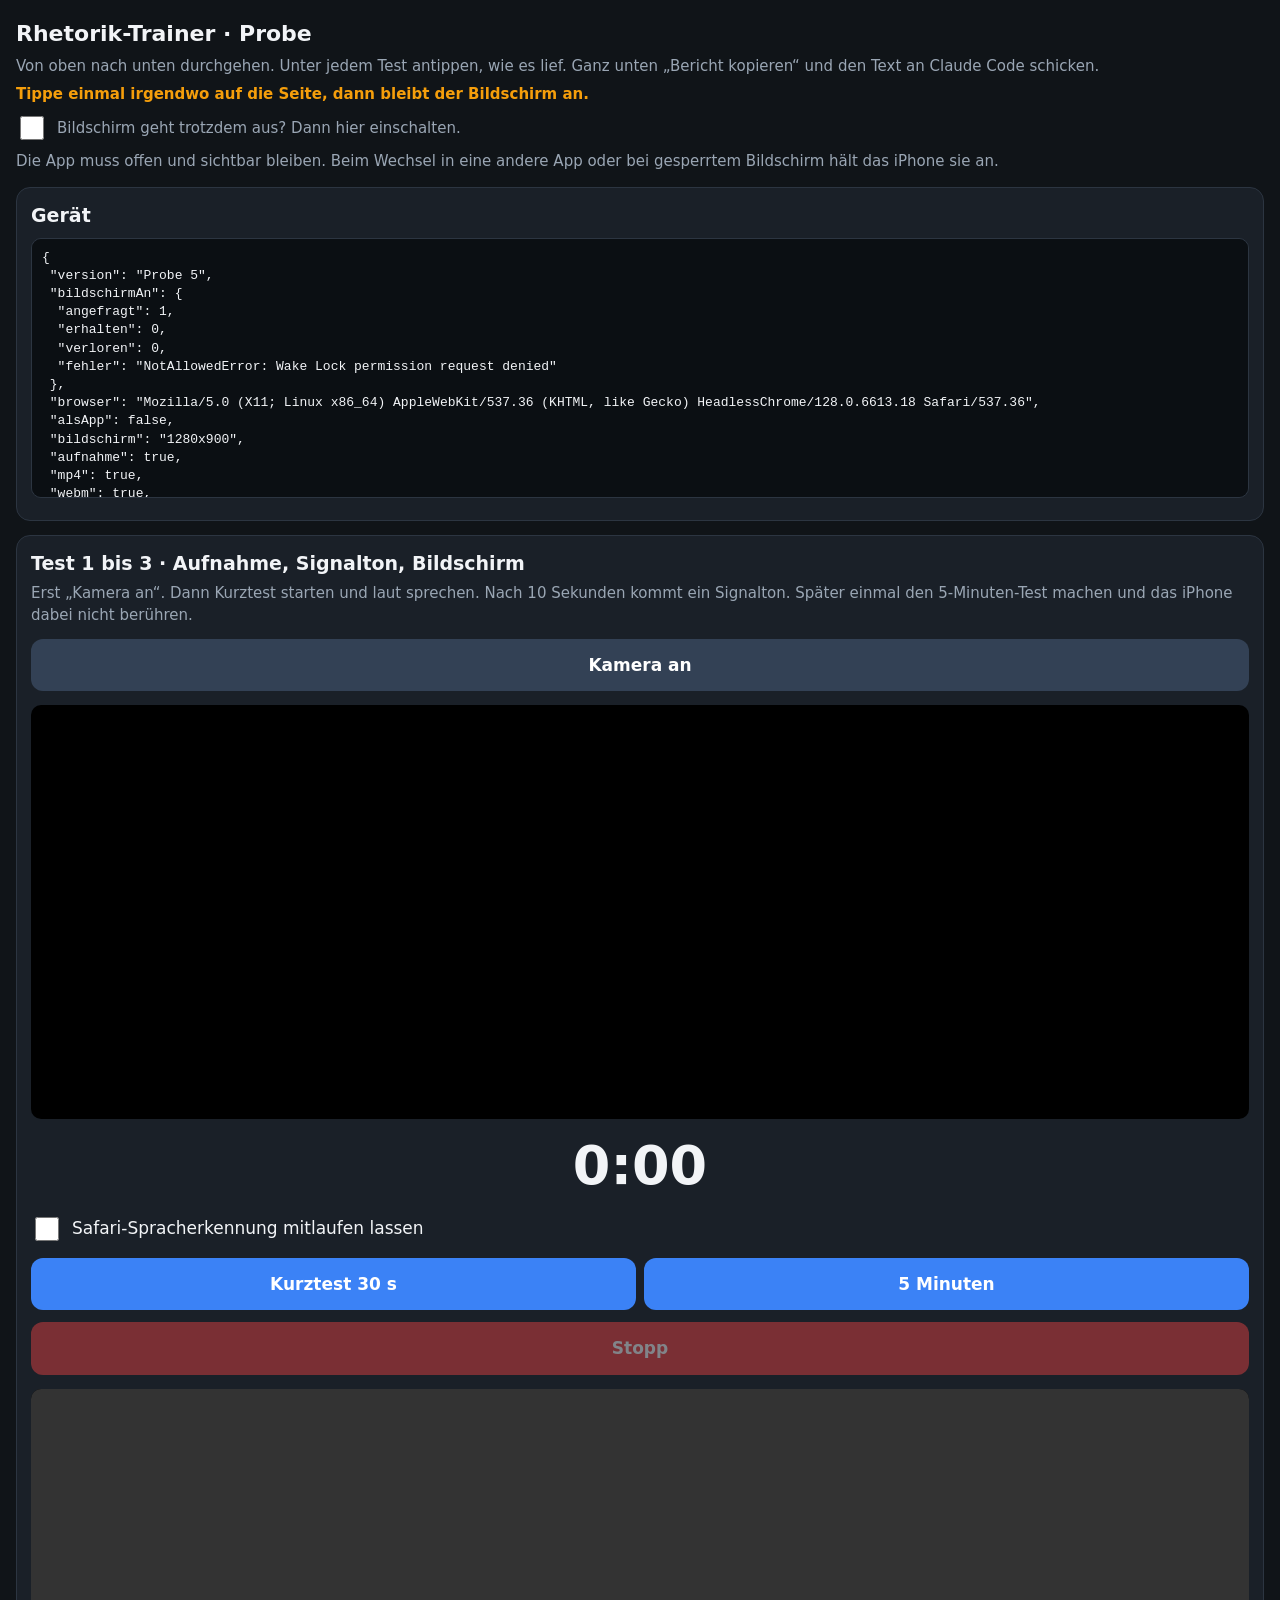
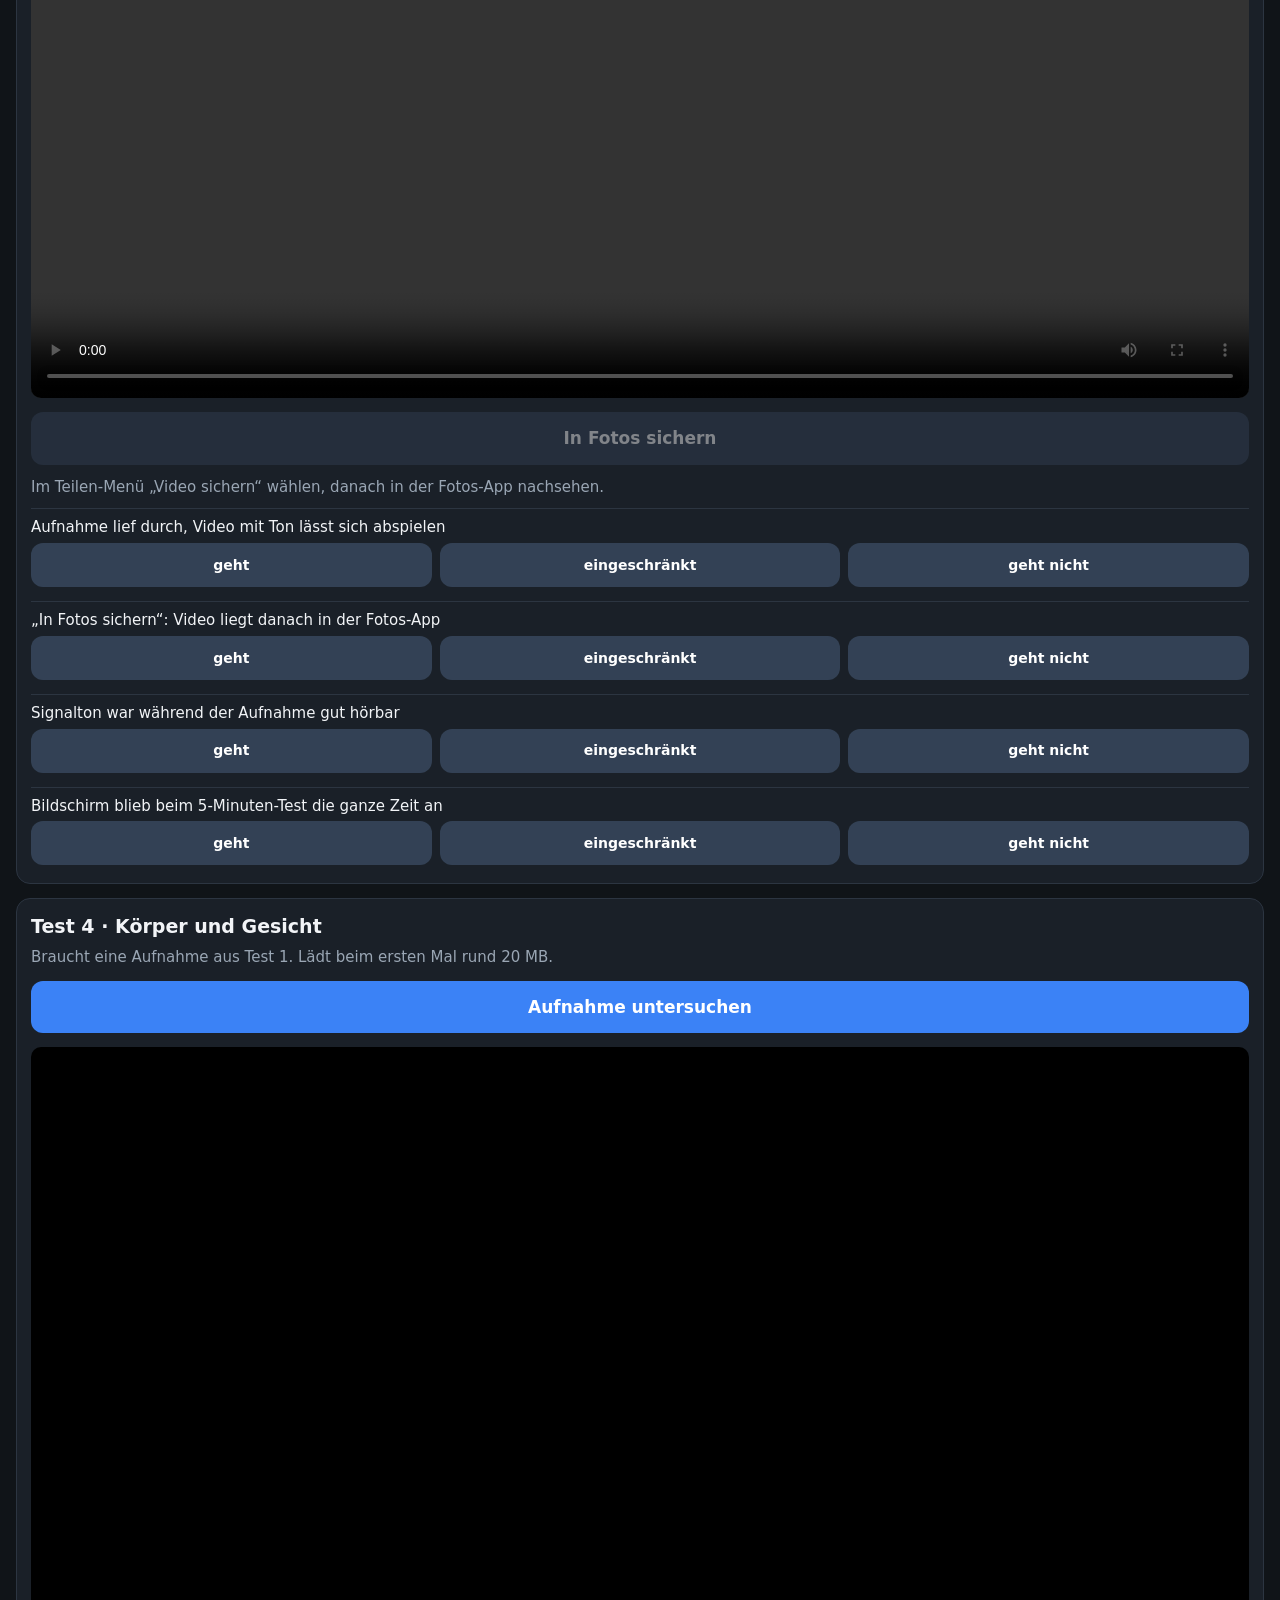
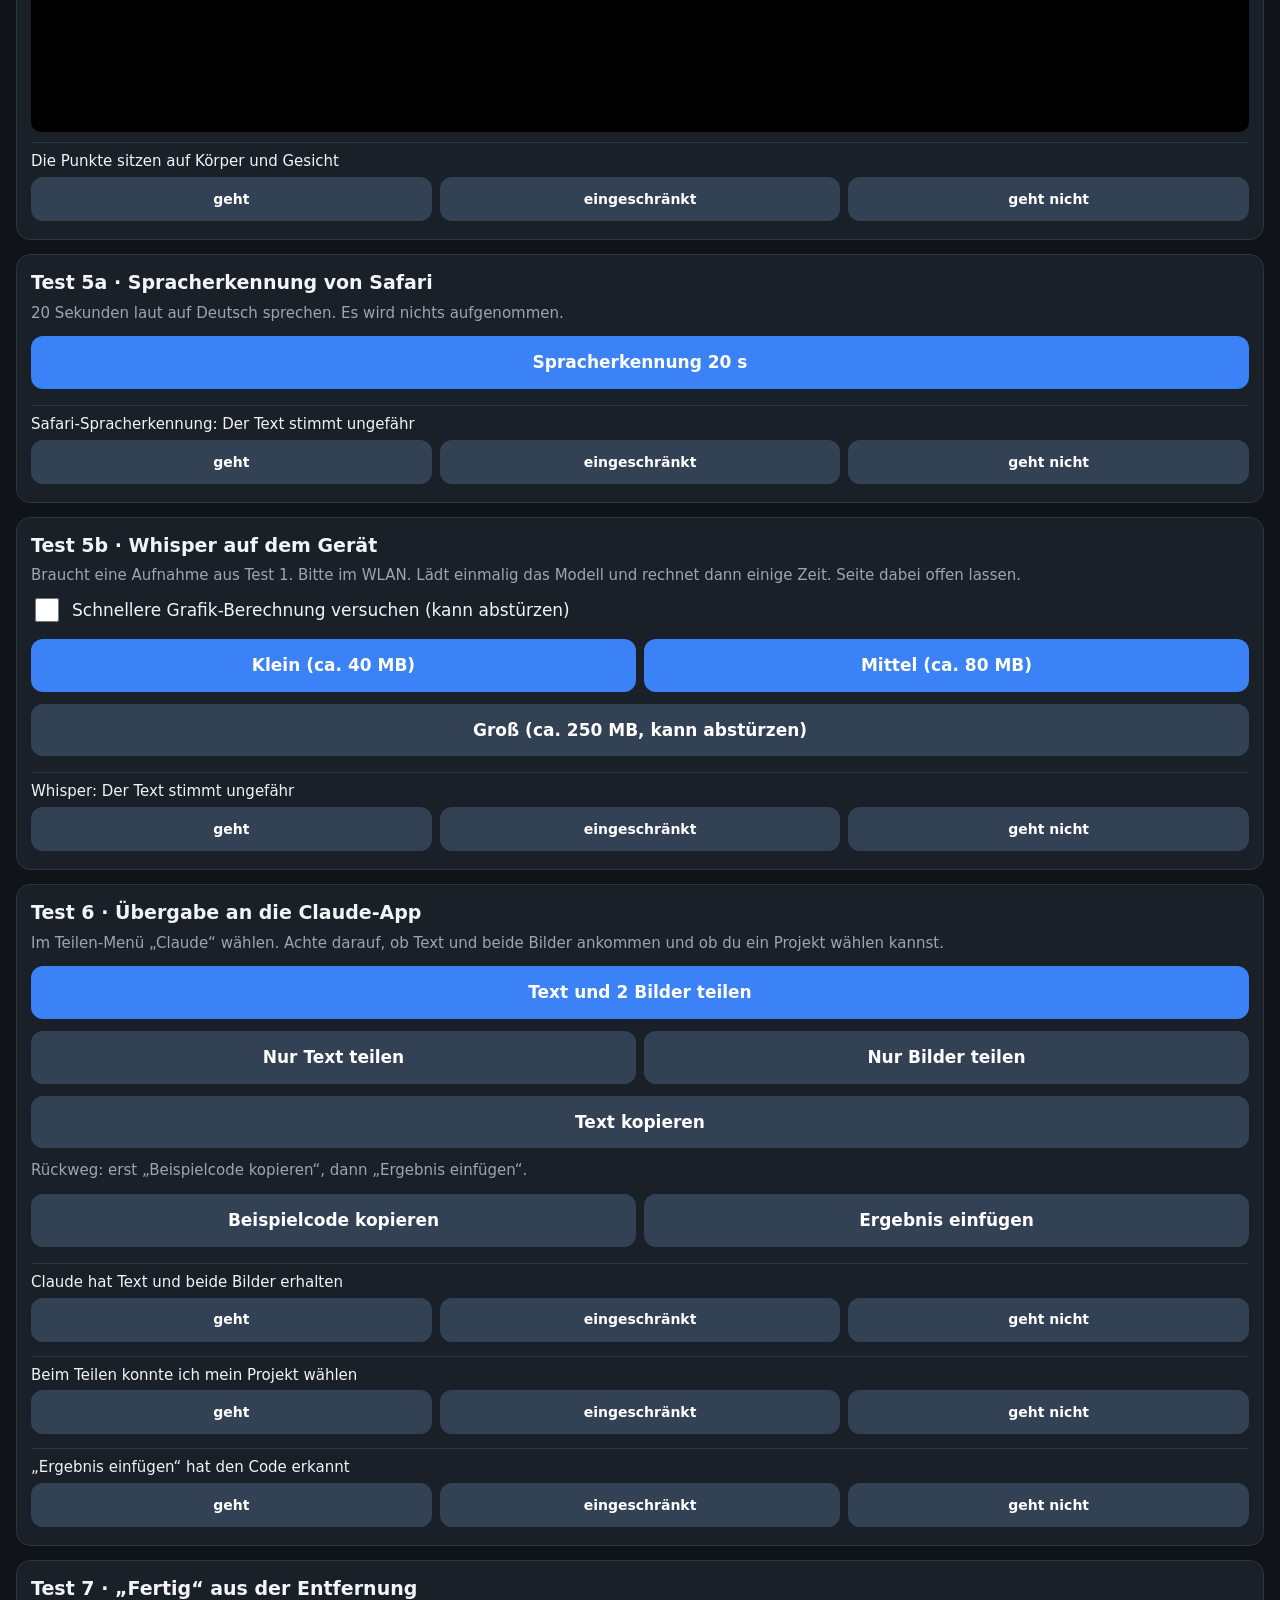
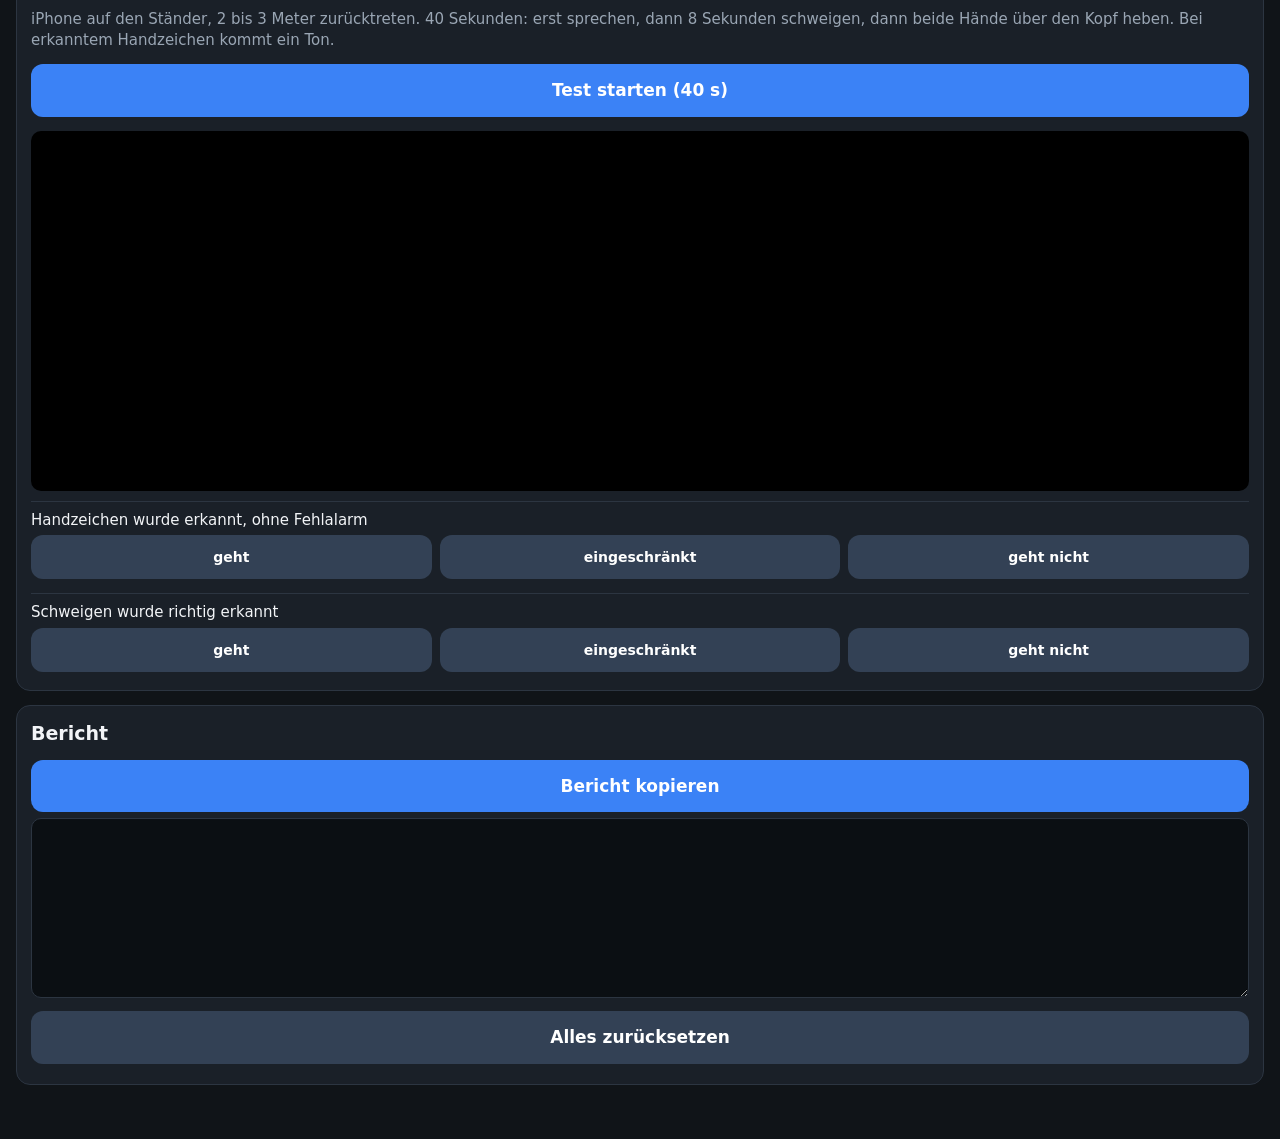
==== commit 7cc66ec0: "Block 4: Transkript und Messwerte zu Sprache und Stimme (Fassung 7) Co-Authored-By: Claude Fable 5.2" ====
--- a/probe.html
+++ b/probe.html
@@ -106,6 +106,7 @@
     <button id="bW1">Klein (ca. 40 MB)</button>
     <button id="bW2">Mittel (ca. 80 MB)</button>
   </div>
+  <button id="bW3" class="sec">Groß (ca. 250 MB, kann abstürzen)</button>
   <pre id="out5b"></pre>
   <div class="v" data-k="t5b" data-q="Whisper: Der Text stimmt ungefähr"></div>
 </section>
@@ -153,7 +154,7 @@
 const MP = 'https://cdn.jsdelivr.net/npm/@mediapipe/tasks-vision@0.10.32';
 const POSE = 'https://storage.googleapis.com/mediapipe-models/pose_landmarker/pose_landmarker_lite/float16/latest/pose_landmarker_lite.task';
 const FACE = 'https://storage.googleapis.com/mediapipe-models/face_landmarker/face_landmarker/float16/latest/face_landmarker.task';
-const VERSION = 'Probe 4';
+const VERSION = 'Probe 5';
 // Prüft beim Öffnen, ob online eine neuere Fassung liegt, und bietet dann einen Knopf an.
 fetch('index.html?t=' + Date.now(), { cache: 'no-store' }).then((r) => r.text()).then((t) => {
   const m = t.match(/const VERSION = '([^']+)'/);
@@ -590,6 +591,7 @@
 }
 $('bW1').onclick = () => whisper('onnx-community/whisper-tiny', 'a5bKlein');
 $('bW2').onclick = () => whisper('onnx-community/whisper-base', 'a5bMittel');
+$('bW3').onclick = () => whisper('onnx-community/whisper-small', 'a5bGross');
 
 // ---------- Übergabe an Claude ----------
 const PAKET = [
